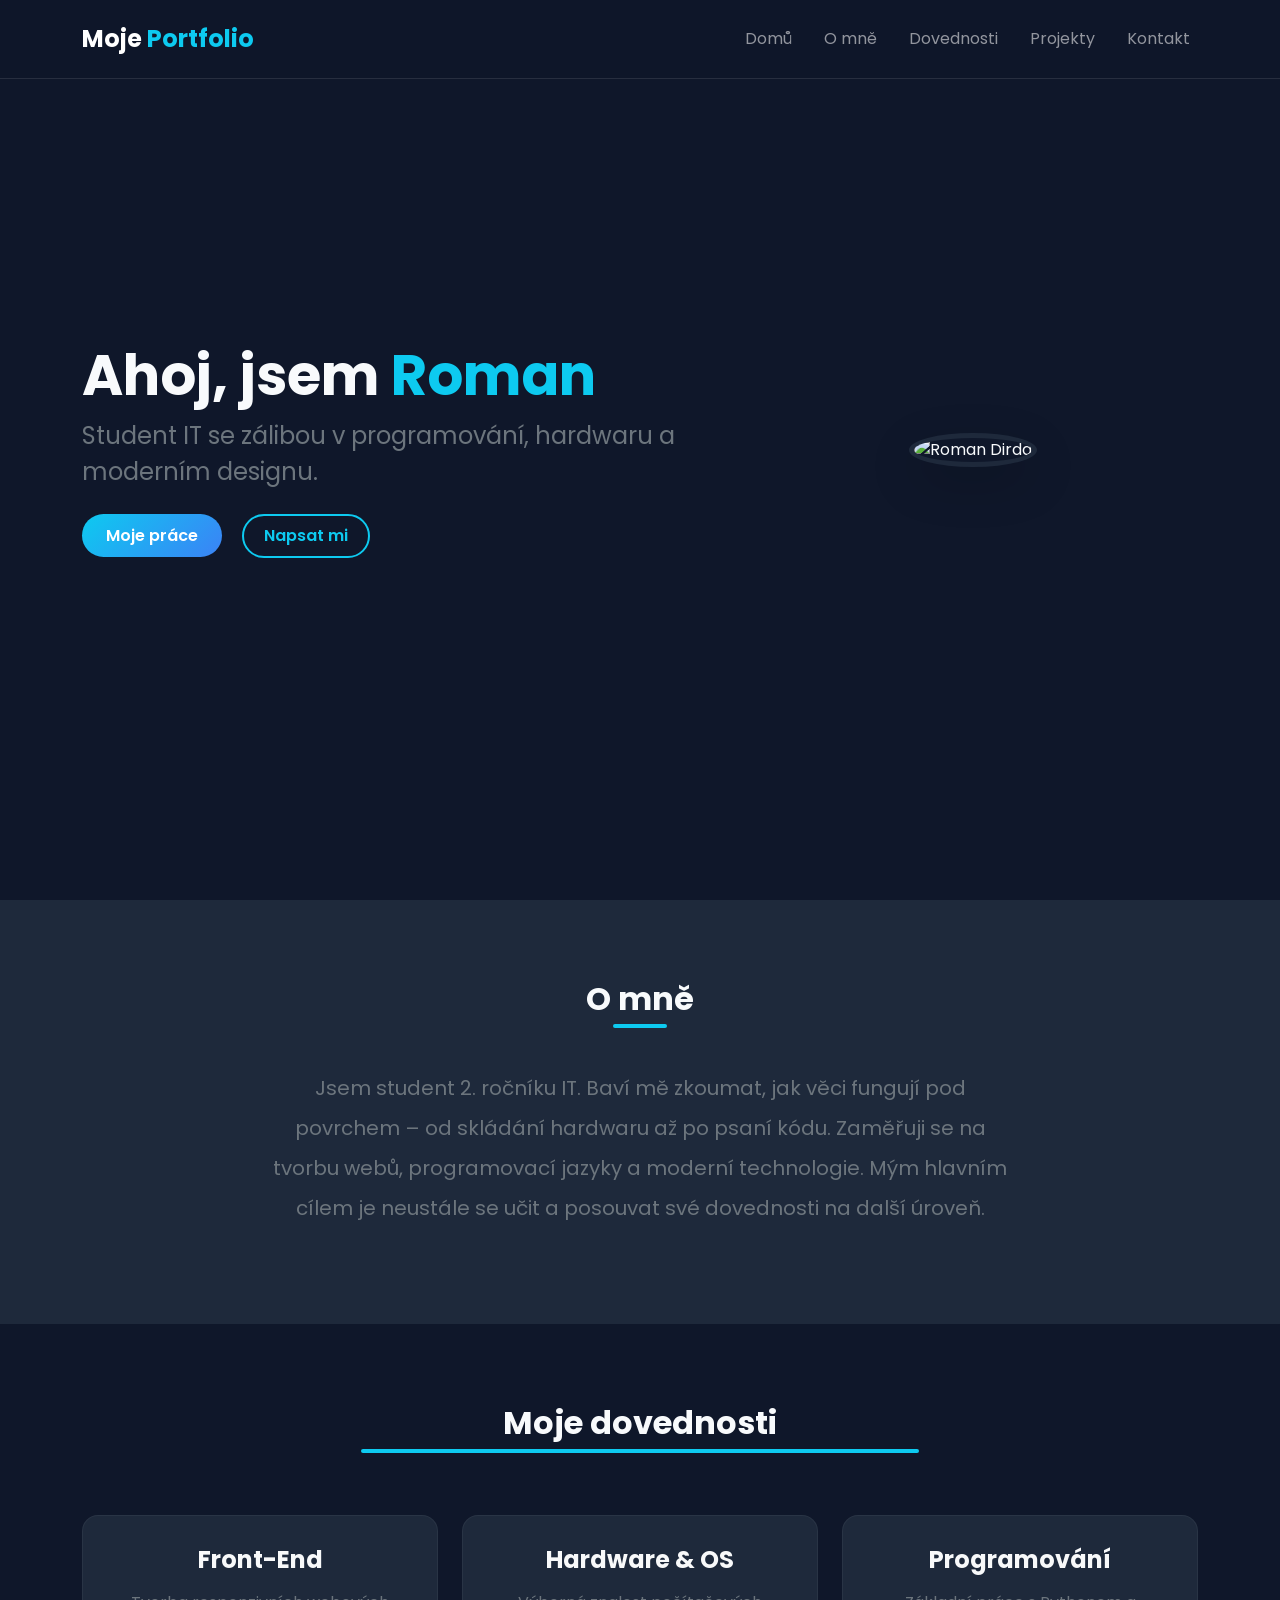
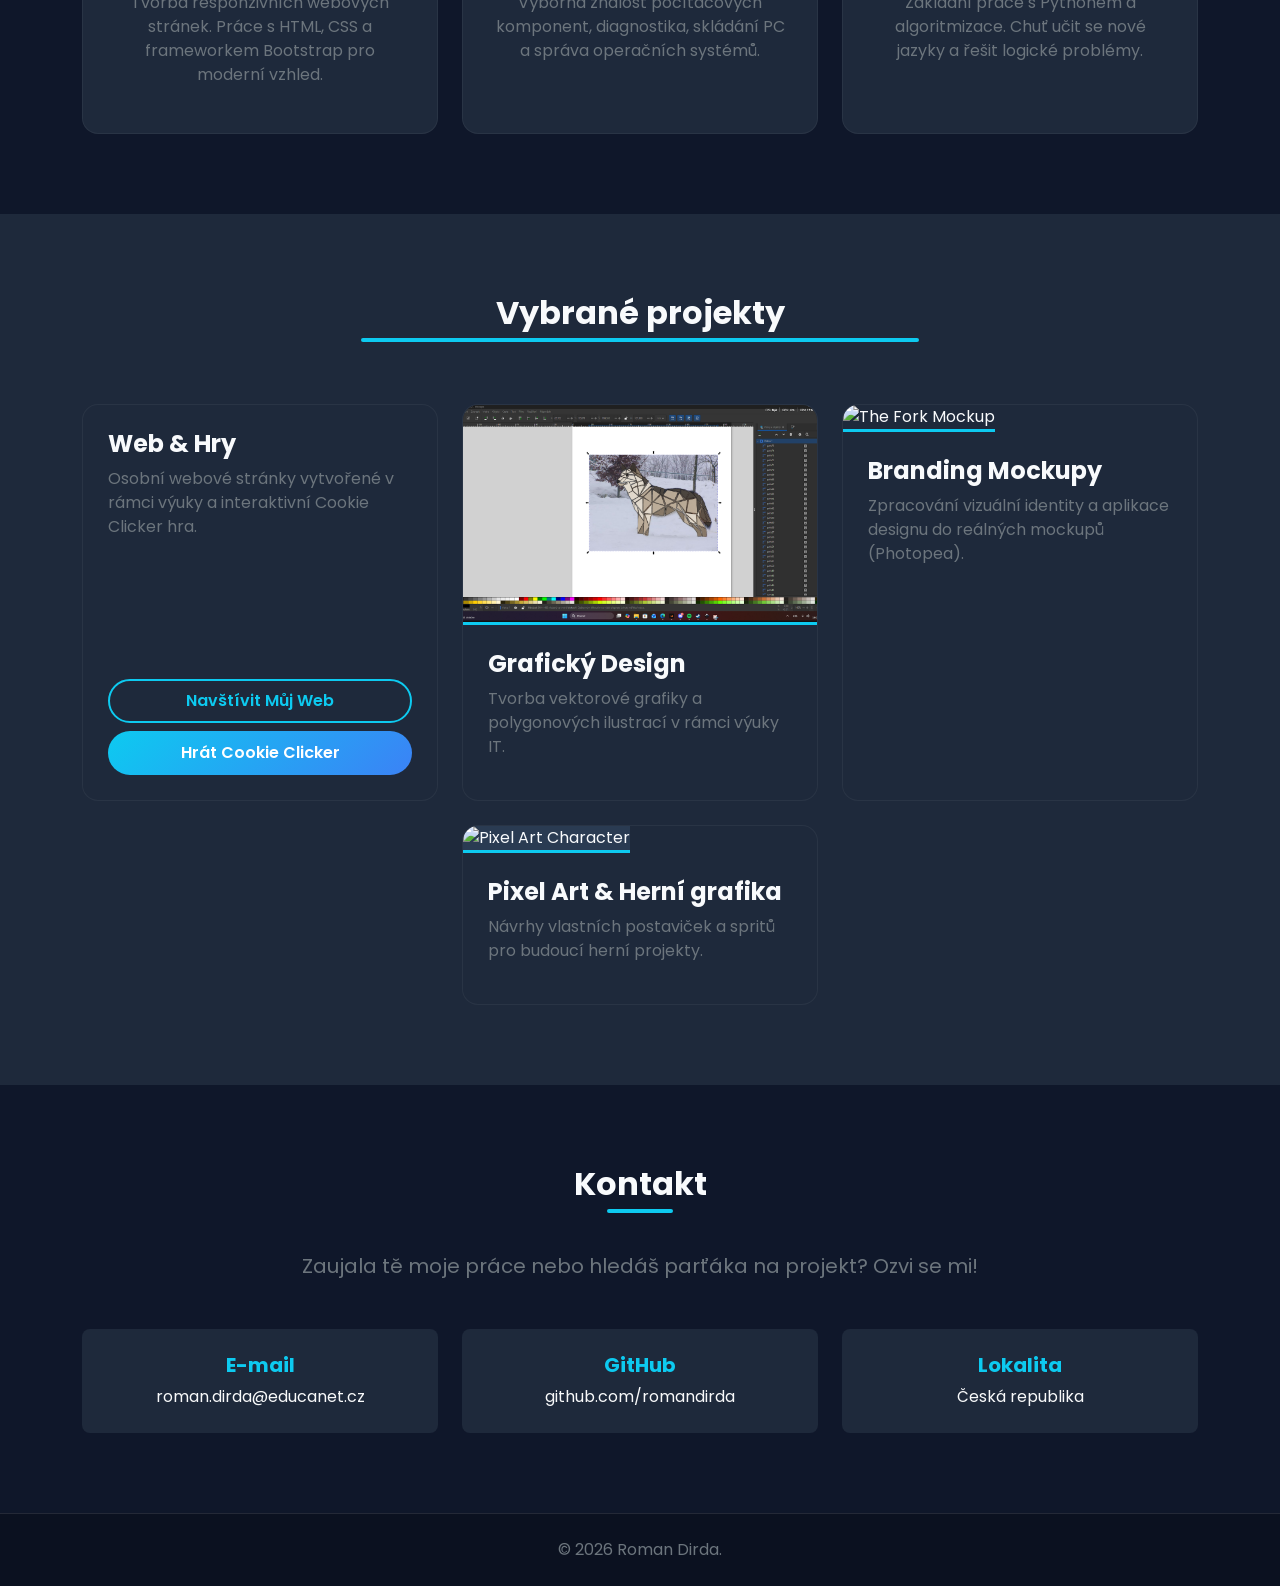
==== index.html @ 687f9a56 "Update index.html" ====
<!DOCTYPE html>
<html lang="cs">
<head>
    <meta charset="UTF-8">
    <meta name="viewport" content="width=device-width, initial-scale=1.0">
    <title>Roman Dirda | Portfolio</title>
    
    <link href="https://cdn.jsdelivr.net/npm/bootstrap@5.3.3/dist/css/bootstrap.min.css" rel="stylesheet">
    <link href="https://fonts.googleapis.com/css2?family=Poppins:wght@300;400;600;700&display=swap" rel="stylesheet">

    <style>
        
        body {
            font-family: 'Poppins', sans-serif;
            background-color: #0f172a; 
            color: #f8fafc;
            min-height: 100vh;
        }

       
        .navbar {
            background-color: rgba(15, 23, 42, 0.95) !important;
            backdrop-filter: blur(10px);
            border-bottom: 1px solid rgba(255, 255, 255, 0.1);
        }
        .navbar-brand span {
            color: #0dcaf0;
        }
        .nav-link {
            transition: color 0.3s ease;
        }
        .nav-link:hover {
            color: #0dcaf0 !important;
        }

        
        .text-accent {
            color: #0dcaf0;
        }

        
        .btn-custom {
            background: linear-gradient(135deg, #0dcaf0, #3b82f6);
            color: white;
            border: none;
            padding: 10px 24px;
            border-radius: 50px;
            font-weight: 600;
            transition: all 0.3s ease;
        }
        .btn-custom:hover {
            transform: translateY(-3px);
            box-shadow: 0 10px 20px rgba(13, 202, 240, 0.3);
            color: white;
        }

        .btn-outline-custom {
            border: 2px solid #0dcaf0;
            color: #0dcaf0;
            padding: 8px 20px;
            border-radius: 50px;
            font-weight: 600;
            transition: all 0.3s ease;
            text-decoration: none;
            display: inline-block;
        }
        .btn-outline-custom:hover {
            background-color: #0dcaf0;
            color: #0f172a;
        }

       
        .skill-card {
            background: #1e293b;
            border: 1px solid rgba(255, 255, 255, 0.05);
            border-radius: 16px;
            padding: 30px;
            height: 100%;
            transition: all 0.4s ease;
        }
        .skill-card:hover {
            transform: translateY(-10px);
            box-shadow: 0 15px 30px rgba(0, 0, 0, 0.4);
            border-color: #0dcaf0;
        }
        .skill-icon {
            font-size: 2.5rem;
            color: #0dcaf0;
            margin-bottom: 15px;
        }

        
        .project-card {
            background: #1e293b;
            border-radius: 16px;
            overflow: hidden;
            transition: all 0.4s ease;
            height: 100%;
            border: 1px solid rgba(255, 255, 255, 0.05);
        }
        .project-card:hover {
            transform: translateY(-8px);
            box-shadow: 0 15px 40px rgba(0, 0, 0, 0.5);
        }
        .project-image {
            width: 100%;
            height: 220px;
            object-fit: cover;
            border-bottom: 3px solid #0dcaf0;
        }
        .project-content {
            padding: 25px;
        }

        
        section {
            padding: 80px 0;
        }
        .section-title {
            font-weight: 700;
            margin-bottom: 50px;
            position: relative;
            display: inline-block;
        }
        .section-title::after {
            content: '';
            position: absolute;
            width: 50%;
            height: 4px;
            background: #0dcaf0;
            bottom: -10px;
            left: 25%;
            border-radius: 2px;
        }
        footer {
            background-color: #0b1120;
            border-top: 1px solid rgba(255, 255, 255, 0.1);
        }
    </style>
</head>
<body>

<nav class="navbar navbar-expand-lg navbar-dark fixed-top py-3">
    <div class="container">
        <a class="navbar-brand fw-bold fs-4" href="#home">Moje <span>Portfolio</span></a>
        <button class="navbar-toggler" type="button" data-bs-toggle="collapse" data-bs-toggle="collapse" data-bs-target="#navbarNav">
            <span class="navbar-toggler-icon"></span>
        </button>
        <div class="collapse navbar-collapse justify-content-end" id="navbarNav">
            <ul class="navbar-nav gap-3">
                <li class="nav-item"><a class="nav-link" href="#home">Domů</a></li>
                <li class="nav-item"><a class="nav-link" href="#about">O mně</a></li>
                <li class="nav-item"><a class="nav-link" href="#skills">Dovednosti</a></li>
                <li class="nav-item"><a class="nav-link" href="#projects">Projekty</a></li>
                <li class="nav-item"><a class="nav-link" href="#contact">Kontakt</a></li>
            </ul>
        </div>
    </div>
</nav>

<section id="home" class="d-flex align-items-center" style="min-height: 100vh; padding-top: 80px;">
    <div class="container">
        <div class="row align-items-center flex-column-reverse flex-md-row">
            <div class="col-md-7 text-center text-md-start mt-5 mt-md-0">
                <h1 class="fw-bold display-4">Ahoj, jsem <span class="text-accent">Roman</span></h1>
                <p class="fs-4 text-secondary mb-4">
                    Student IT se zálibou v programování, hardwaru a moderním designu.
                </p>
                <a href="#projects" class="btn-custom text-decoration-none">Moje práce</a>
                <a href="#contact" class="btn-outline-custom ms-3">Napsat mi</a>
            </div>
            <div class="col-md-5 text-center">
                <img src="img/Snímek obrazovky 2026-03-02 103733.png" alt="Roman Dirda" class="img-fluid rounded-circle shadow-lg" style="width: 300px; height: 300px; object-fit: cover; border: 5px solid #1e293b;">
            </div>
        </div>
    </div>
</section>

<section id="about" style="background-color: #1e293b;">
    <div class="container text-center">
        <h2 class="section-title">O mně</h2>
        <div class="row">
            <div class="col-md-8 mx-auto">
                <p class="fs-5 text-secondary lh-lg">
                    Jsem student 2. ročníku IT. Baví mě zkoumat, jak věci fungují pod povrchem – od skládání hardwaru až po psaní kódu. Zaměřuji se na tvorbu webů, programovací jazyky a moderní technologie. Mým hlavním cílem je neustále se učit a posouvat své dovednosti na další úroveň.
                </p>
            </div>
        </div>
    </div>
</section>

<section id="skills">
    <div class="container">
        <h2 class="section-title text-center mb-5 d-block">Moje dovednosti</h2>
        <div class="row g-4 text-center mt-3">
            
            <div class="col-md-4">
                <div class="skill-card">
                    <h4 class="fw-bold text-light">Front-End</h4>
                    <p class="text-secondary mt-3">Tvorba responzivních webových stránek. Práce s HTML, CSS a frameworkem Bootstrap pro moderní vzhled.</p>
                </div>
            </div>

            <div class="col-md-4">
                <div class="skill-card">
                    <h4 class="fw-bold text-light">Hardware & OS</h4>
                    <p class="text-secondary mt-3">Výborná znalost počítačových komponent, diagnostika, skládání PC a správa operačních systémů.</p>
                </div>
            </div>

            <div class="col-md-4">
                <div class="skill-card">
                    <h4 class="fw-bold text-light">Programování</h4>
                    <p class="text-secondary mt-3">Základní práce s Pythonem a algoritmizace. Chuť učit se nové jazyky a řešit logické problémy.</p>
                </div>
            </div>

        </div>
    </div>
</section>

<section id="projects" style="background-color: #1e293b;">
    <div class="container">
        <h2 class="section-title text-center mb-5 d-block">Vybrané projekty</h2>
        
        <div class="row g-4 mt-3">
            <div class="col-md-6 col-lg-4">
                <div class="project-card">
                    <div class="project-content h-100 d-flex flex-column">
                        <h4 class="fw-bold">Web & Hry</h4>
                        <p class="text-secondary mb-4">Osobní webové stránky vytvořené v rámci výuky a interaktivní Cookie Clicker hra.</p>
                        <div class="mt-auto d-flex flex-column gap-2">
                            <a href="https://romandirda.endora.site/" target="_blank" class="btn-outline-custom text-center">Navštívit Můj Web</a>
                            <a href="Clicker/index.html" class="btn-custom text-center text-decoration-none">Hrát Cookie Clicker</a>
                        </div>
                    </div>
                </div>
            </div>

            <div class="col-md-6 col-lg-4">
                <div class="project-card">
                    <img src="img/polygon .png" alt="Polygonový Vlk Design" class="project-image">
                    <div class="project-content">
                        <h4 class="fw-bold">Grafický Design</h4>
                        <p class="text-secondary">Tvorba vektorové grafiky a polygonových ilustrací v rámci výuky IT.</p>
                    </div>
                </div>
            </div>

            <div class="col-md-6 col-lg-4">
                <div class="project-card">
                    <img src="mockup the fork 2.jpg" alt="The Fork Mockup" class="project-image">
                    <div class="project-content">
                        <h4 class="fw-bold">Branding Mockupy</h4>
                        <p class="text-secondary">Zpracování vizuální identity a aplikace designu do reálných mockupů (Photopea).</p>
                    </div>
                </div>
            </div>

            <div class="col-md-6 col-lg-4 mx-auto mt-4">
                <div class="project-card">
                    <img src="Snímek obrazovky 2026-02-26 152504.png" alt="Pixel Art Character" class="project-image" style="object-fit: contain; background: #2a3b52;">
                    <div class="project-content">
                        <h4 class="fw-bold">Pixel Art & Herní grafika</h4>
                        <p class="text-secondary">Návrhy vlastních postaviček a spritů pro budoucí herní projekty.</p>
                    </div>
                </div>
            </div>

        </div>
    </div>
</section>

<section id="contact">
    <div class="container text-center">
        <h2 class="section-title mb-5">Kontakt</h2>
        <p class="fs-5 text-secondary mb-5">Zaujala tě moje práce nebo hledáš parťáka na projekt? Ozvi se mi!</p>
        
        <div class="row g-4 justify-content-center">
            <div class="col-md-4">
                <div class="p-4 rounded-3" style="background-color: #1e293b;">
                    <h5 class="fw-bold text-accent">E-mail</h5>
                    <a href="mailto:roman.dirda@educanet.cz" class="text-light text-decoration-none">roman.dirda@educanet.cz</a>
                </div>
            </div>
            
            <div class="col-md-4">
                <div class="p-4 rounded-3" style="background-color: #1e293b;">
                    <h5 class="fw-bold text-accent">GitHub</h5>
                    <a href="https://github.com/romandirda" target="_blank" class="text-light text-decoration-none">github.com/romandirda</a>
                </div>
            </div>

            <div class="col-md-4">
                <div class="p-4 rounded-3" style="background-color: #1e293b;">
                    <h5 class="fw-bold text-accent">Lokalita</h5>
                    <p class="text-light mb-0">Česká republika</p>
                </div>
            </div>
        </div>
    </div>
</section>

<footer class="py-4 text-center">
    <div class="container">
        <p class="mb-0 text-secondary">© 2026 Roman Dirda.</p>
    </div>
</footer>

<script src="https://cdn.jsdelivr.net/npm/bootstrap@5.3.3/dist/js/bootstrap.bundle.min.js"></script>
</body>
</html>
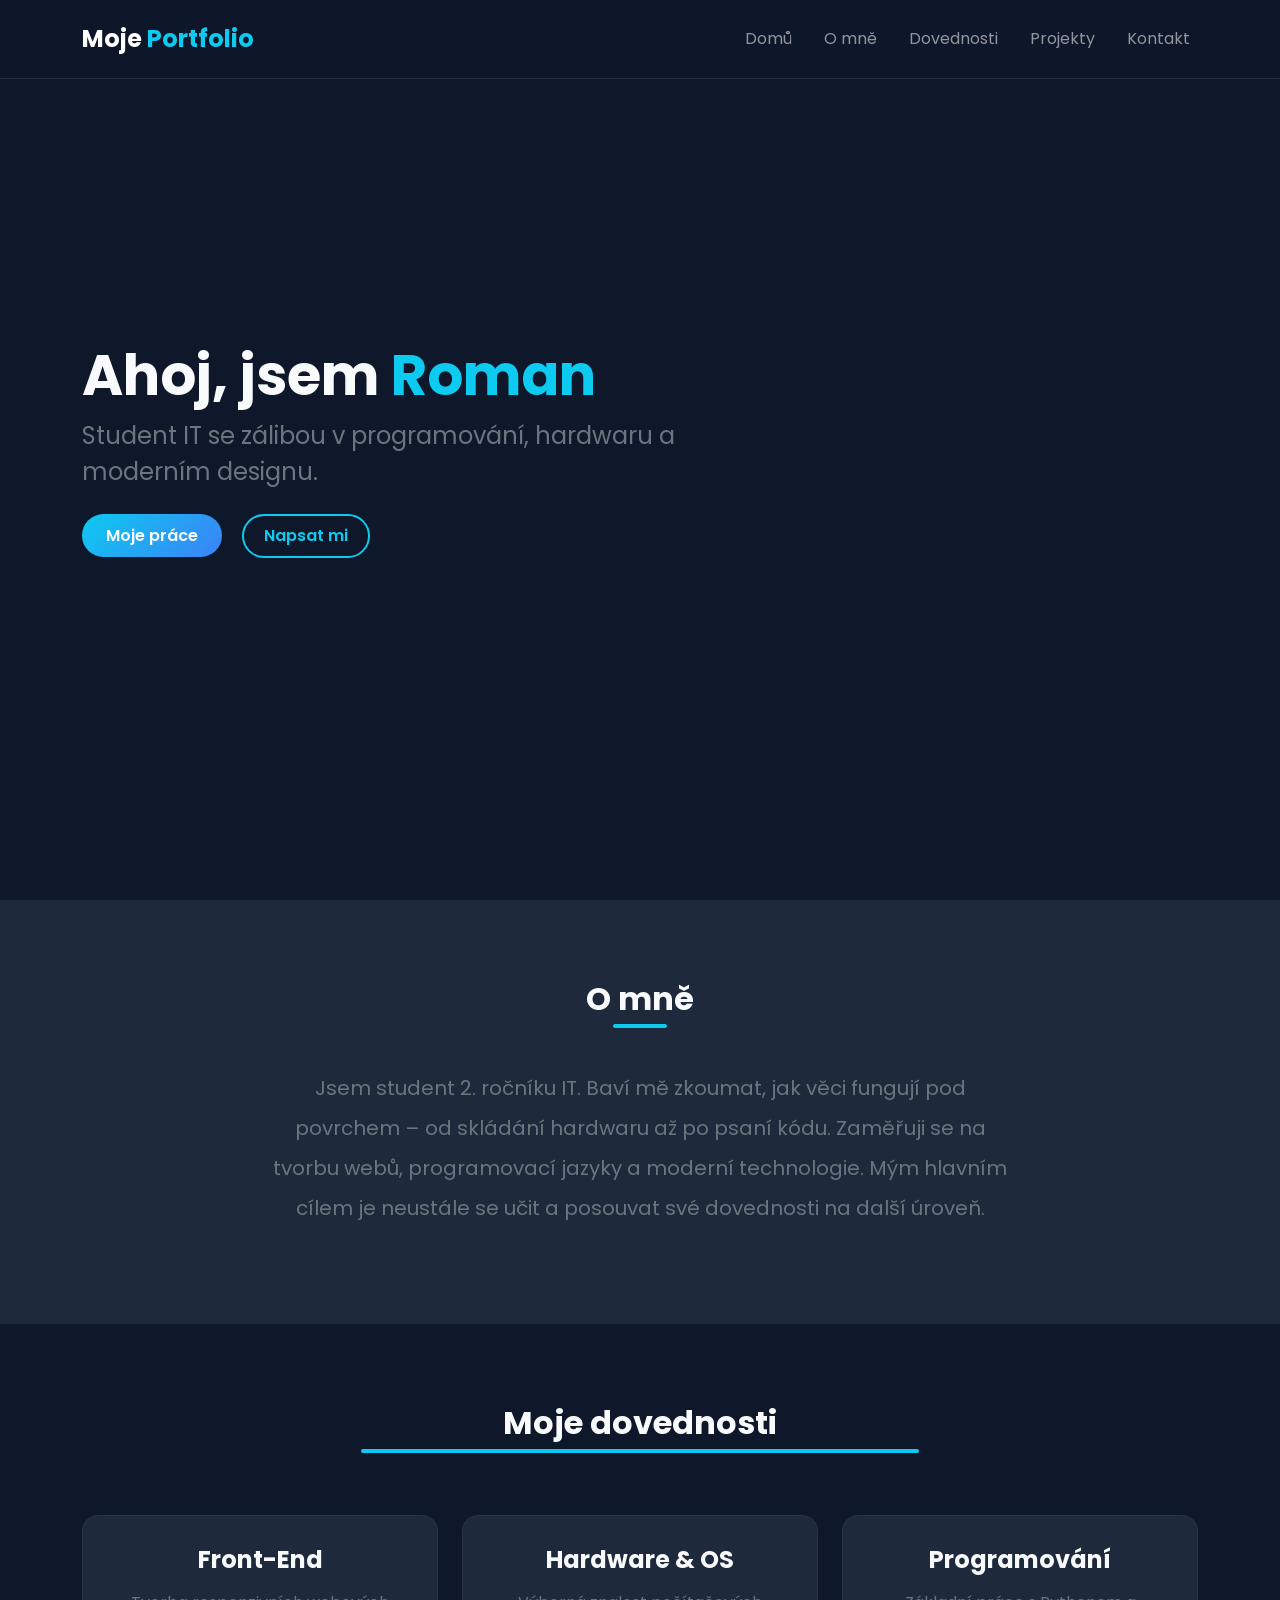
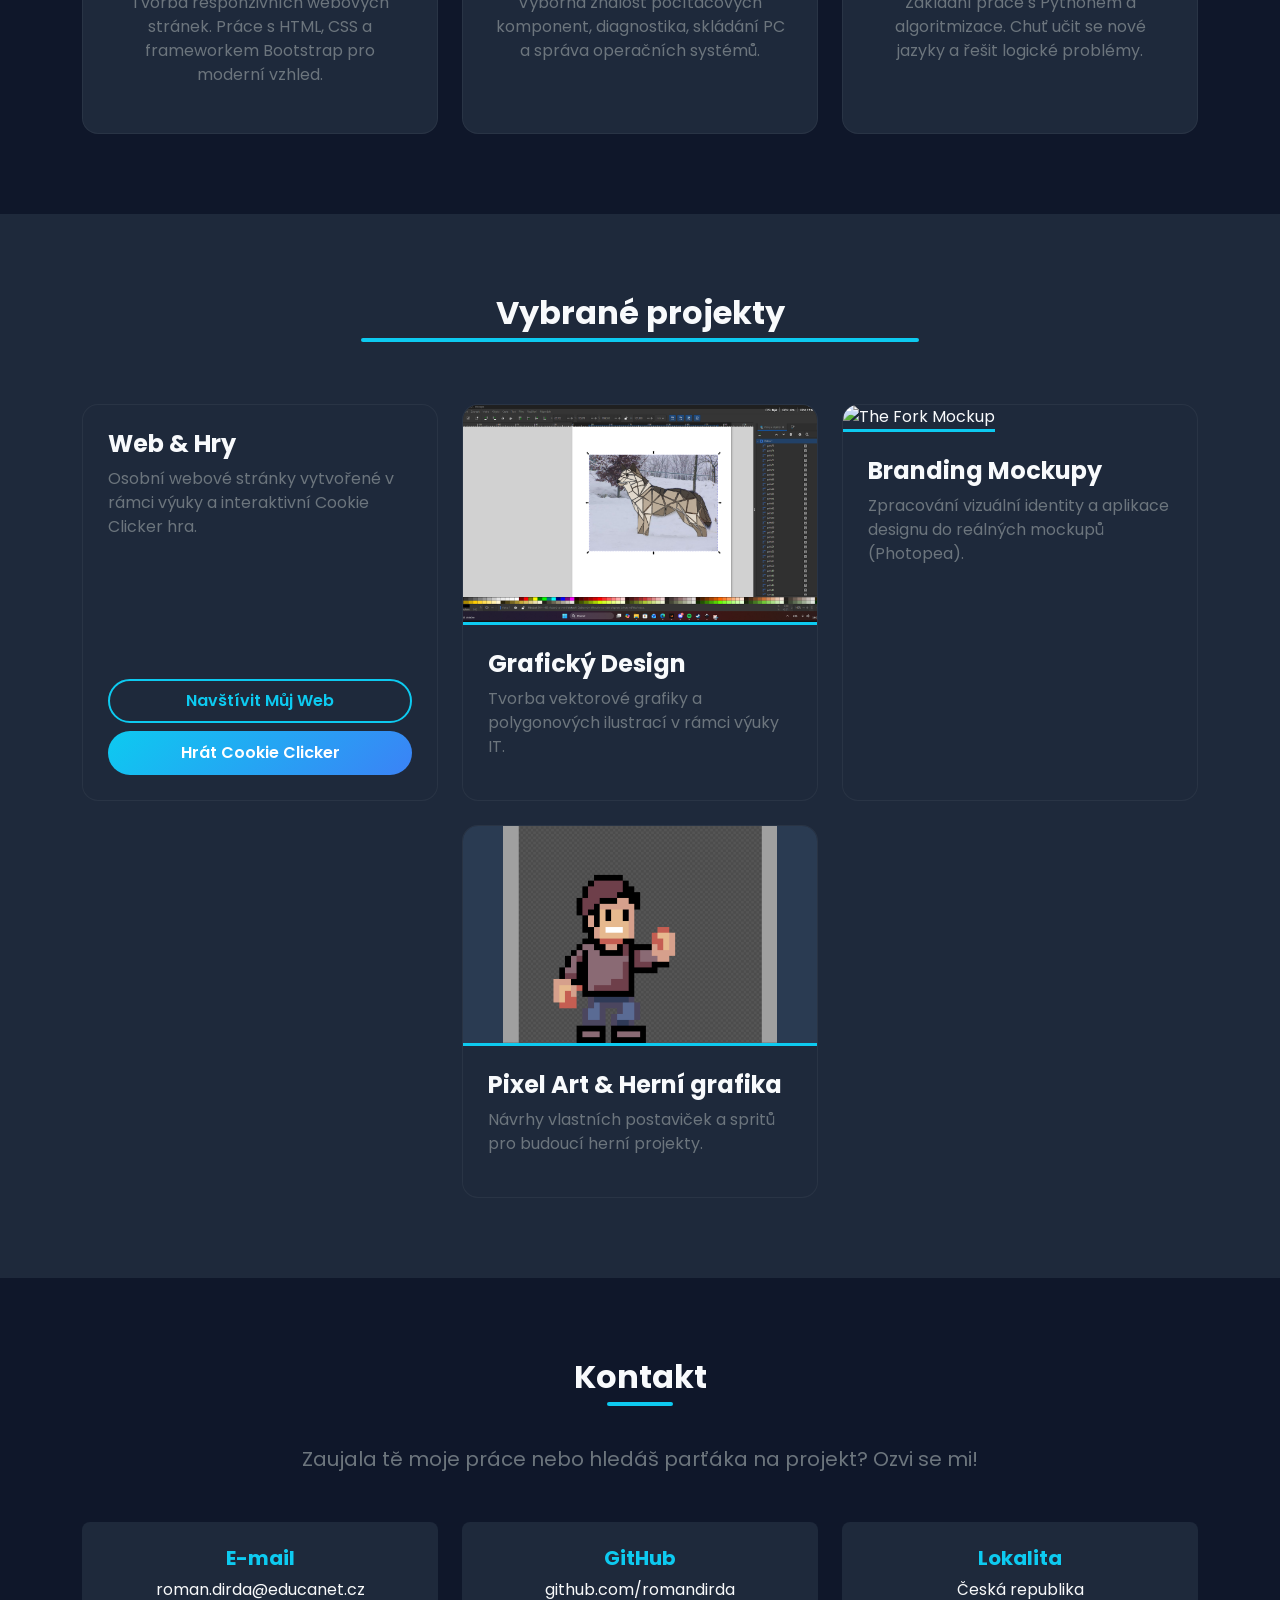
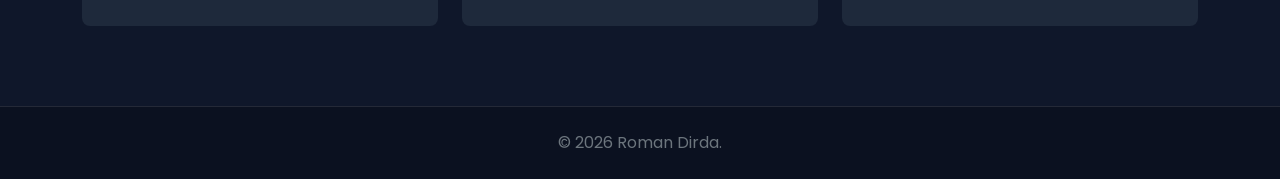
==== commit 1e863c9d: "Fix HTML formatting and structure" ====
--- a/index.html
+++ b/index.html
@@ -170,7 +170,7 @@
                 <a href="#contact" class="btn-outline-custom ms-3">Napsat mi</a>
             </div>
             <div class="col-md-5 text-center">
-                <img src="img/Snímek obrazovky 2026-03-02 103733.png" alt="Roman Dirda" class="img-fluid rounded-circle shadow-lg" style="width: 300px; height: 300px; object-fit: cover; border: 5px solid #1e293b;">
+             
             </div>
         </div>
     </div>
@@ -259,7 +259,7 @@
 
             <div class="col-md-6 col-lg-4 mx-auto mt-4">
                 <div class="project-card">
-                    <img src="Snímek obrazovky 2026-02-26 152504.png" alt="Pixel Art Character" class="project-image" style="object-fit: contain; background: #2a3b52;">
+                    <img src="img/Snímek obrazovky 2026-02-26 152504.png" alt="Pixel Art Character" class="project-image" style="object-fit: contain; background: #2a3b52;">
                     <div class="project-content">
                         <h4 class="fw-bold">Pixel Art & Herní grafika</h4>
                         <p class="text-secondary">Návrhy vlastních postaviček a spritů pro budoucí herní projekty.</p>
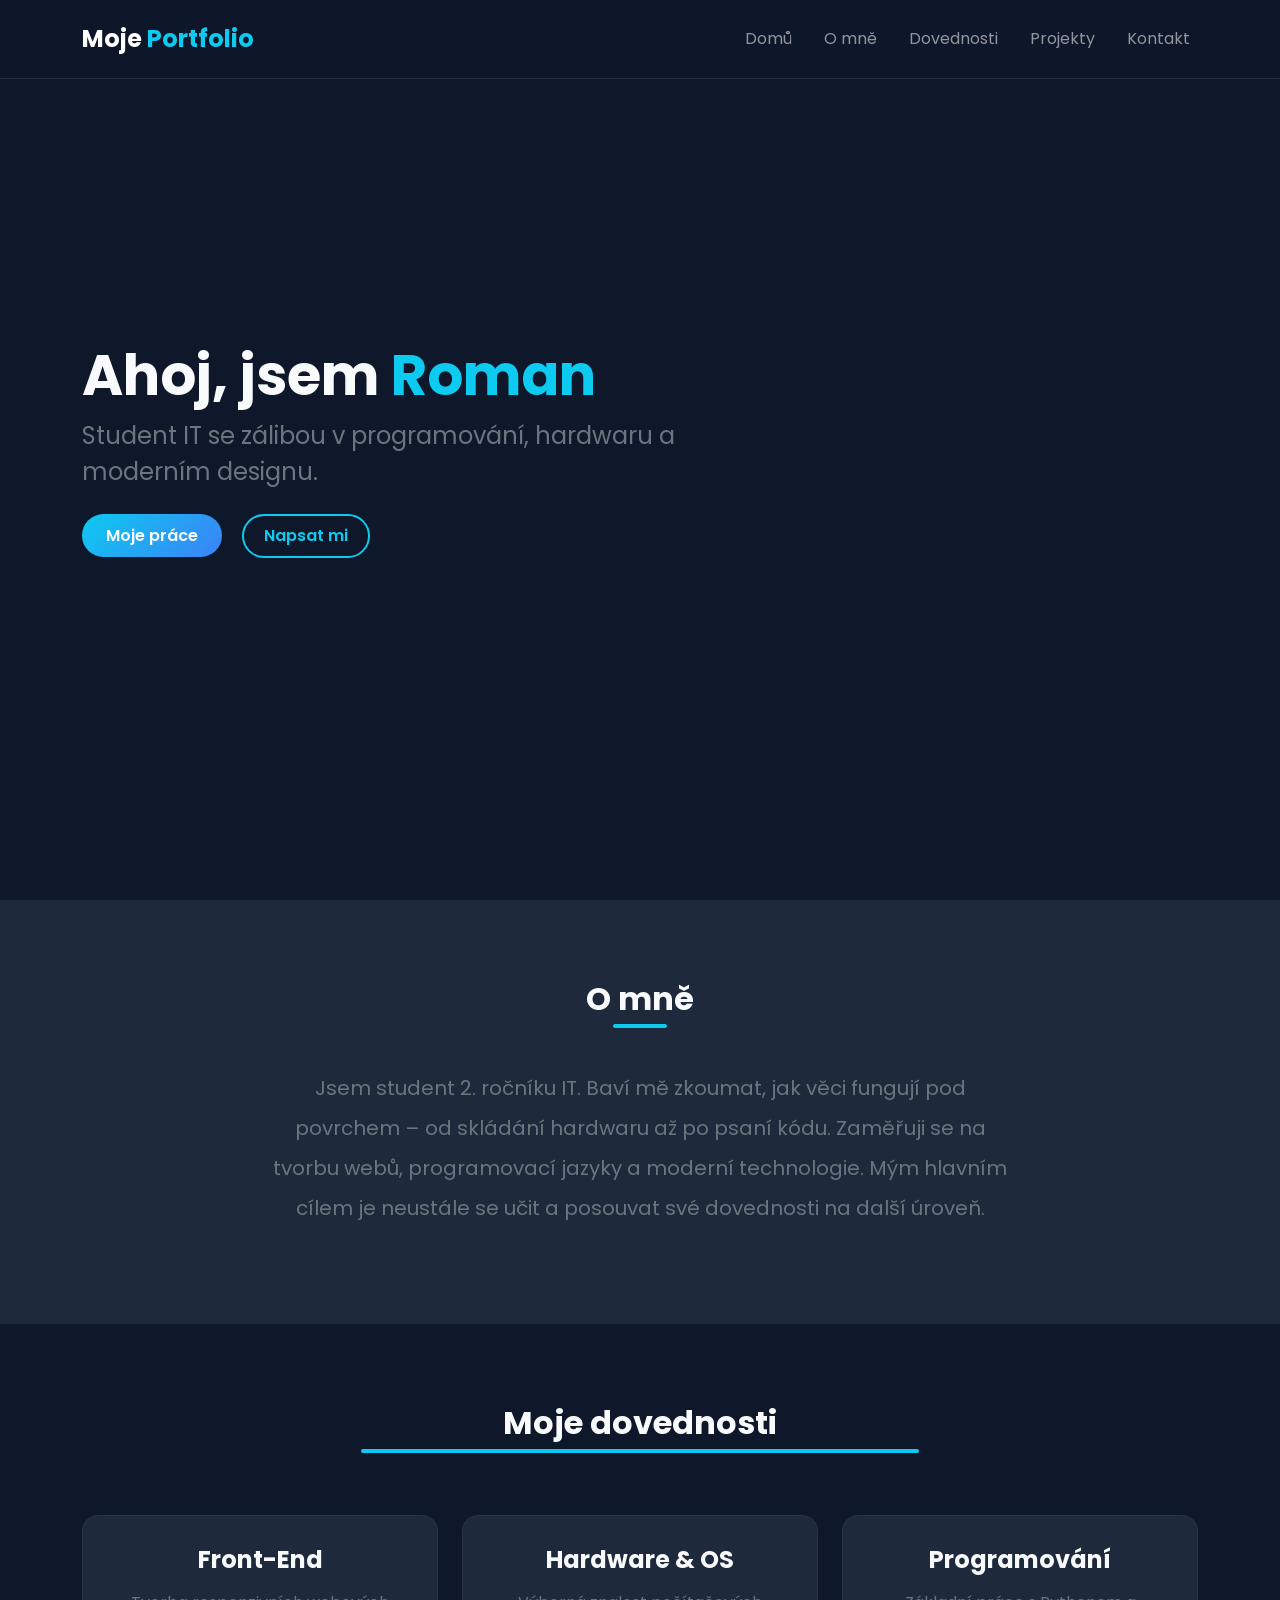
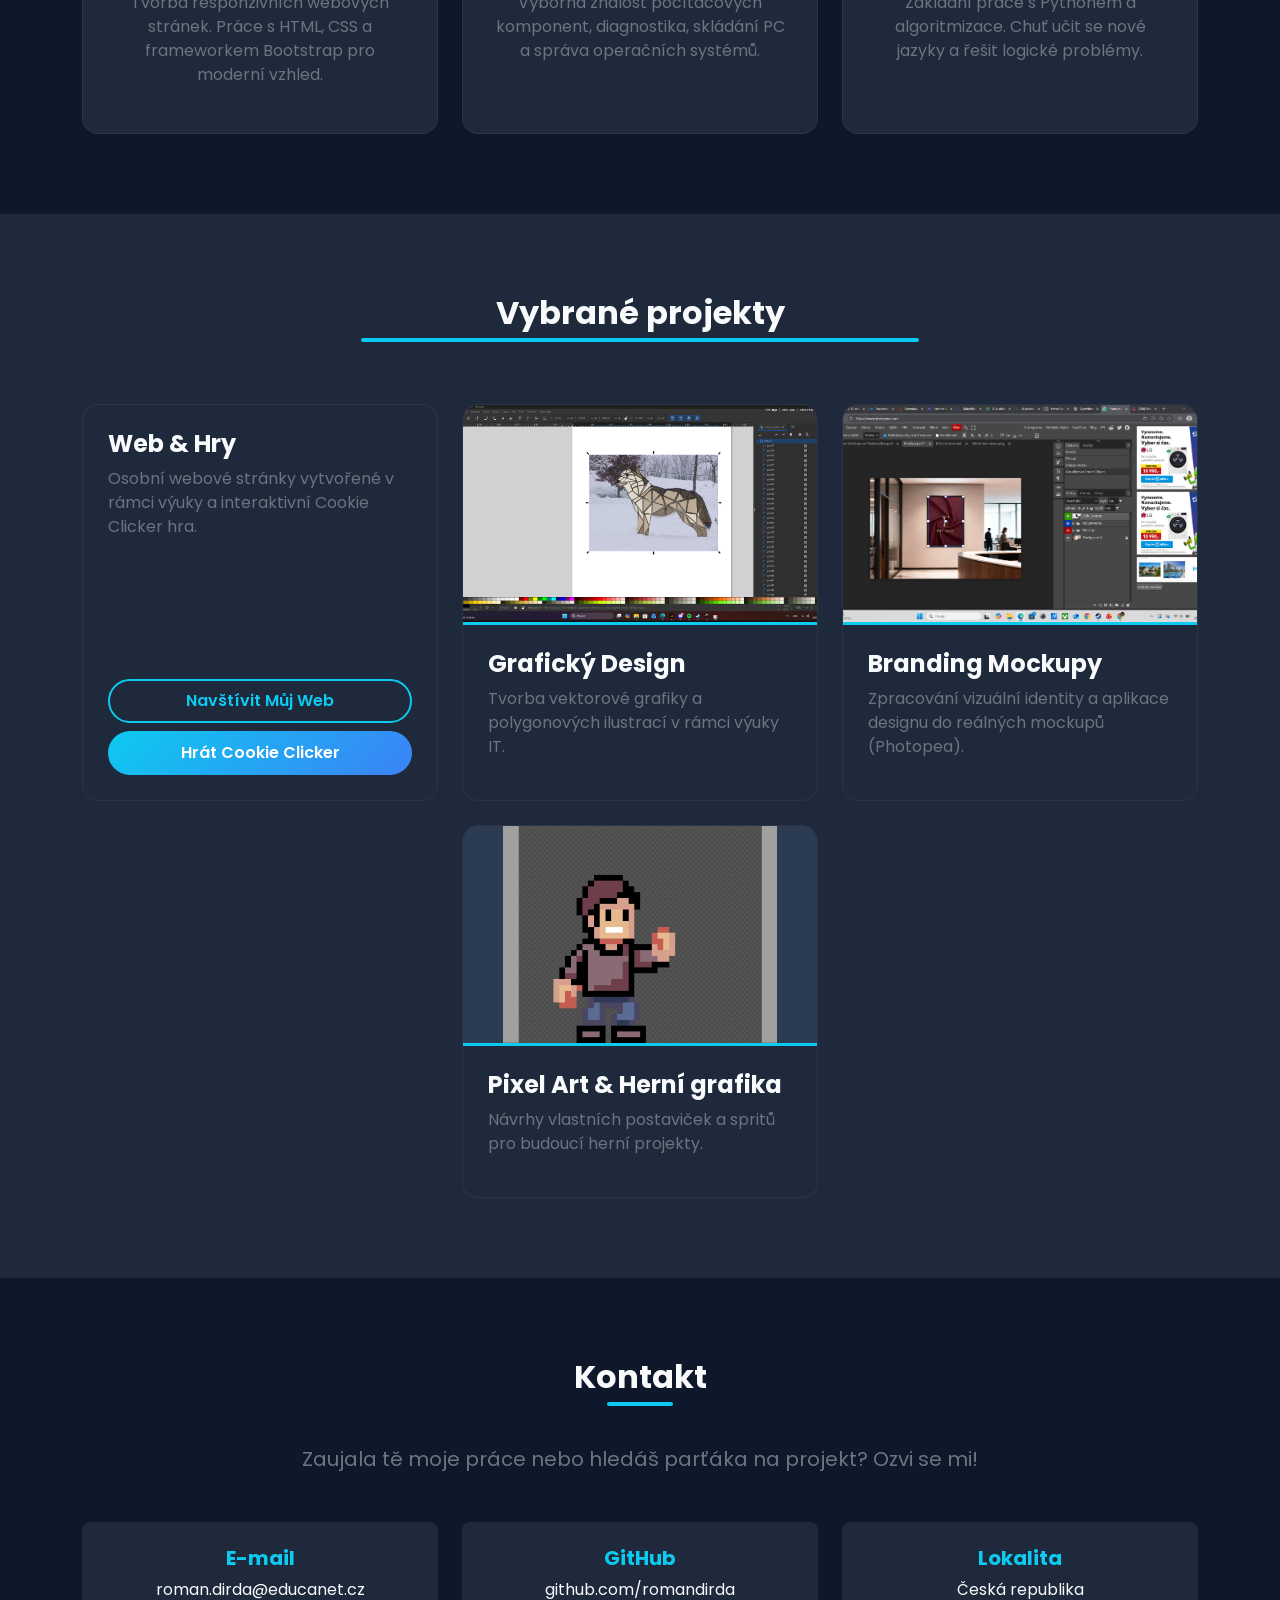
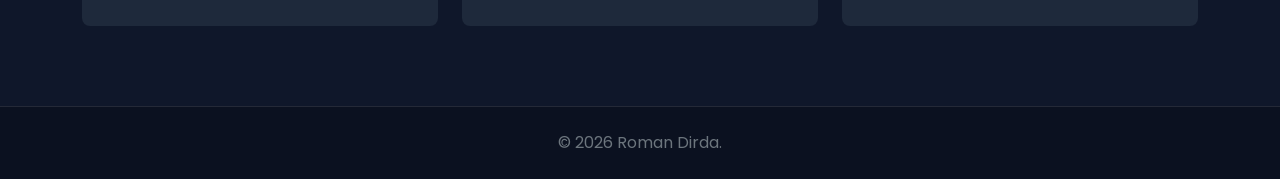
==== commit 77eb38a5: "Update index.html" ====
--- a/index.html
+++ b/index.html
@@ -249,7 +249,7 @@
 
             <div class="col-md-6 col-lg-4">
                 <div class="project-card">
-                    <img src="mockup the fork 2.jpg" alt="The Fork Mockup" class="project-image">
+                    <img src="img/Snímek obrazovky 2025-11-20 150357.png" alt="The Fork Mockup" class="project-image">
                     <div class="project-content">
                         <h4 class="fw-bold">Branding Mockupy</h4>
                         <p class="text-secondary">Zpracování vizuální identity a aplikace designu do reálných mockupů (Photopea).</p>
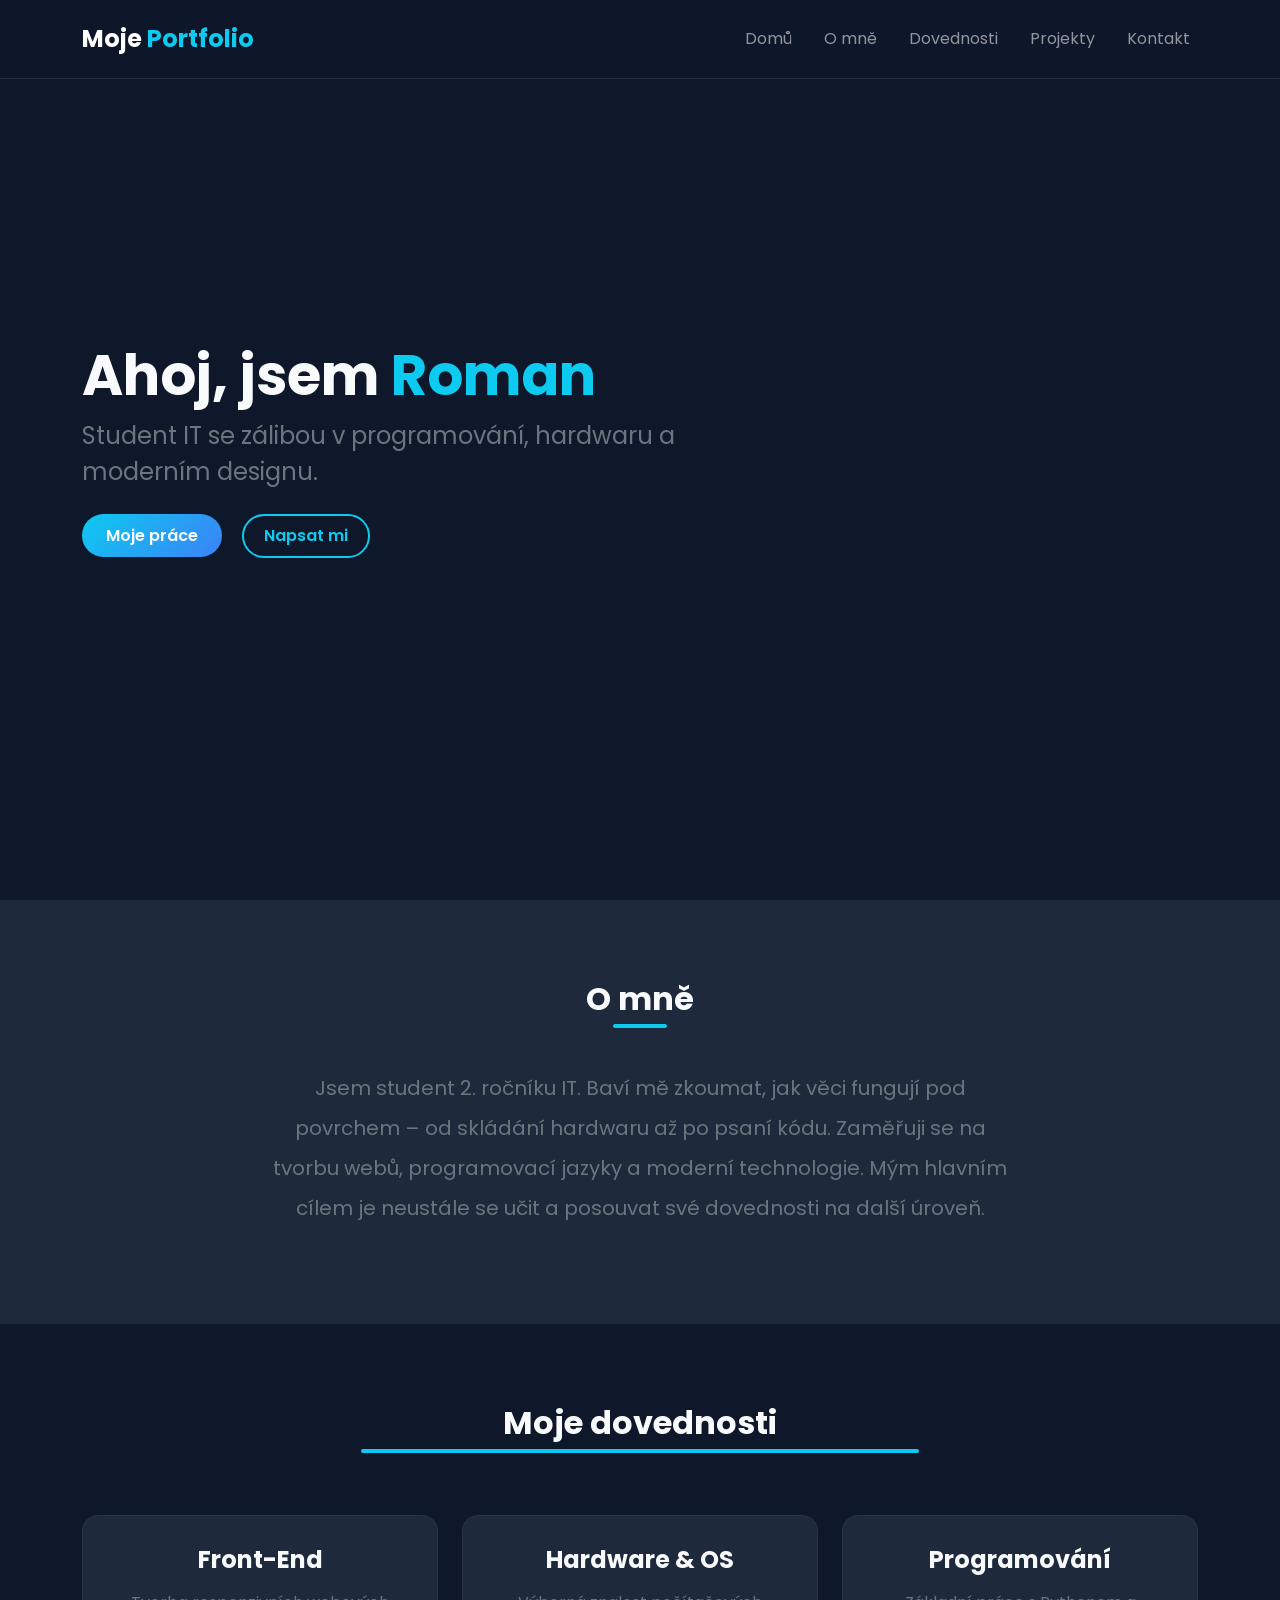
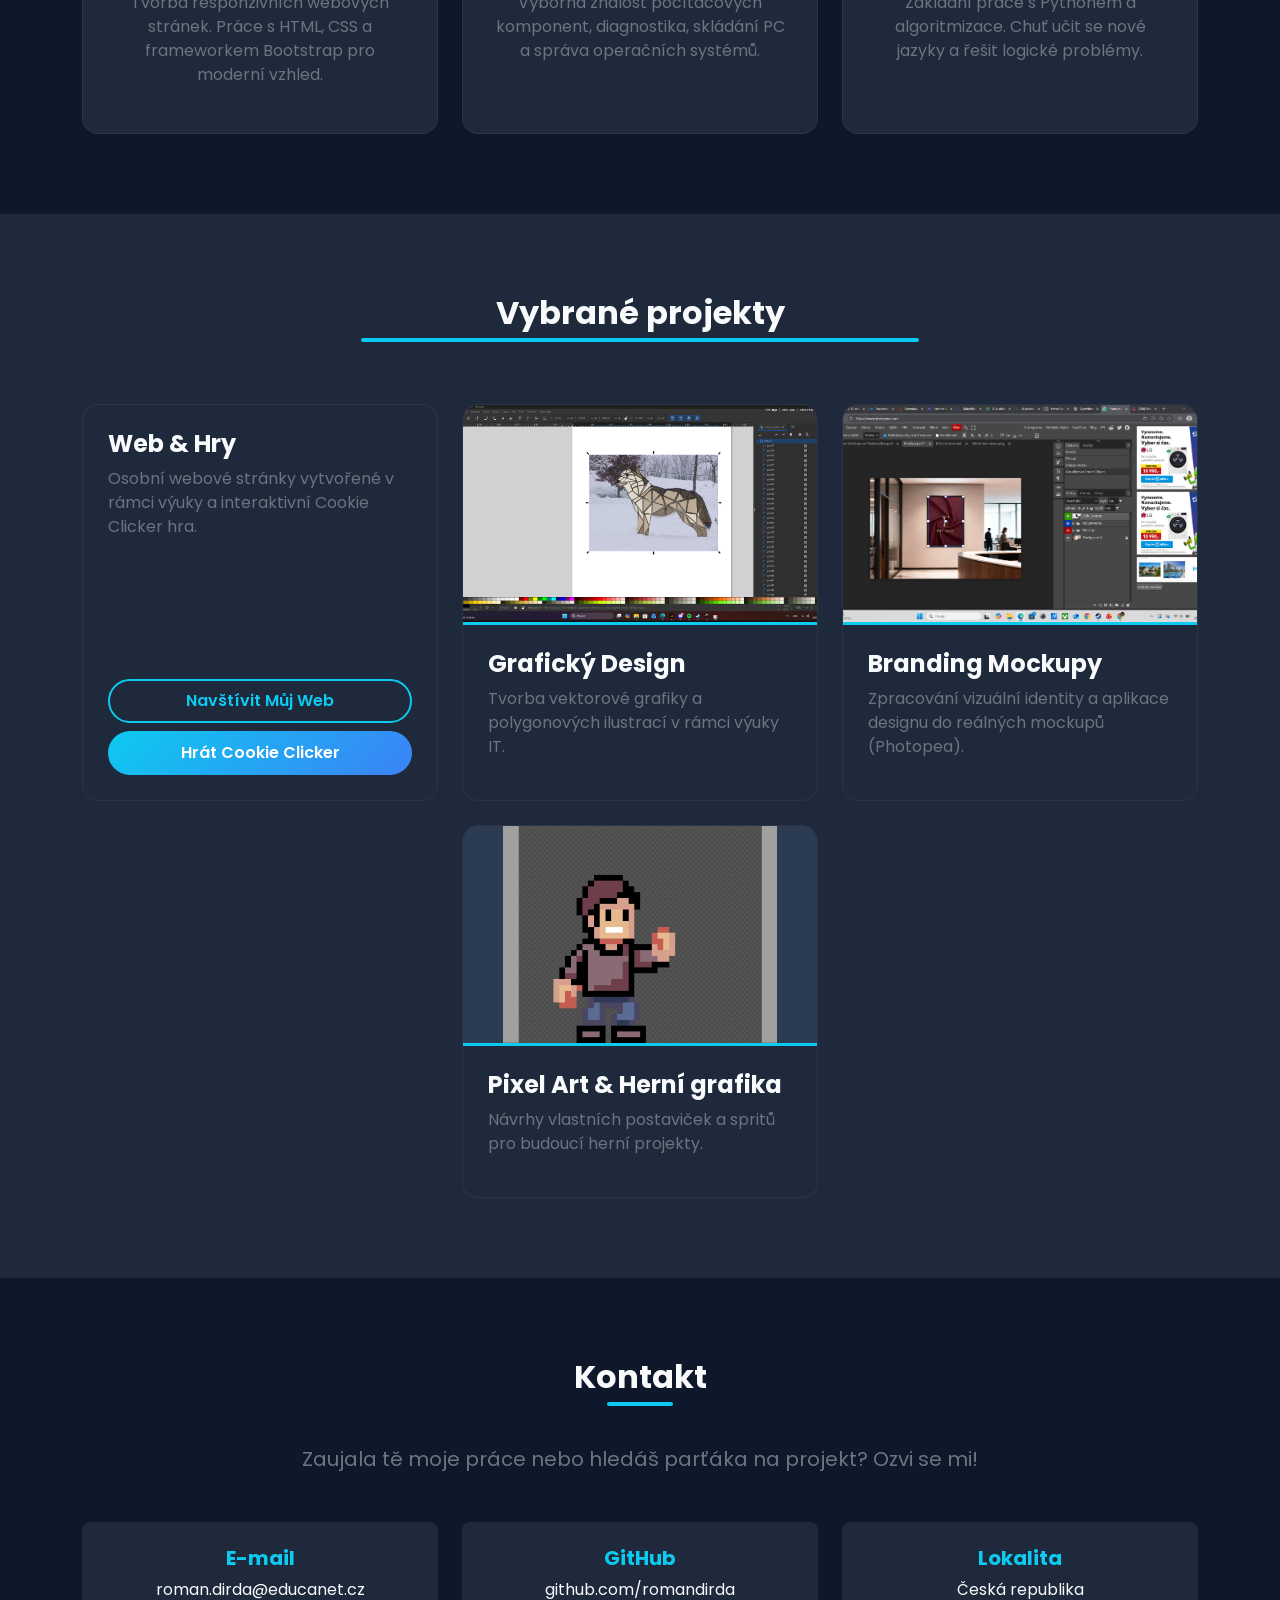
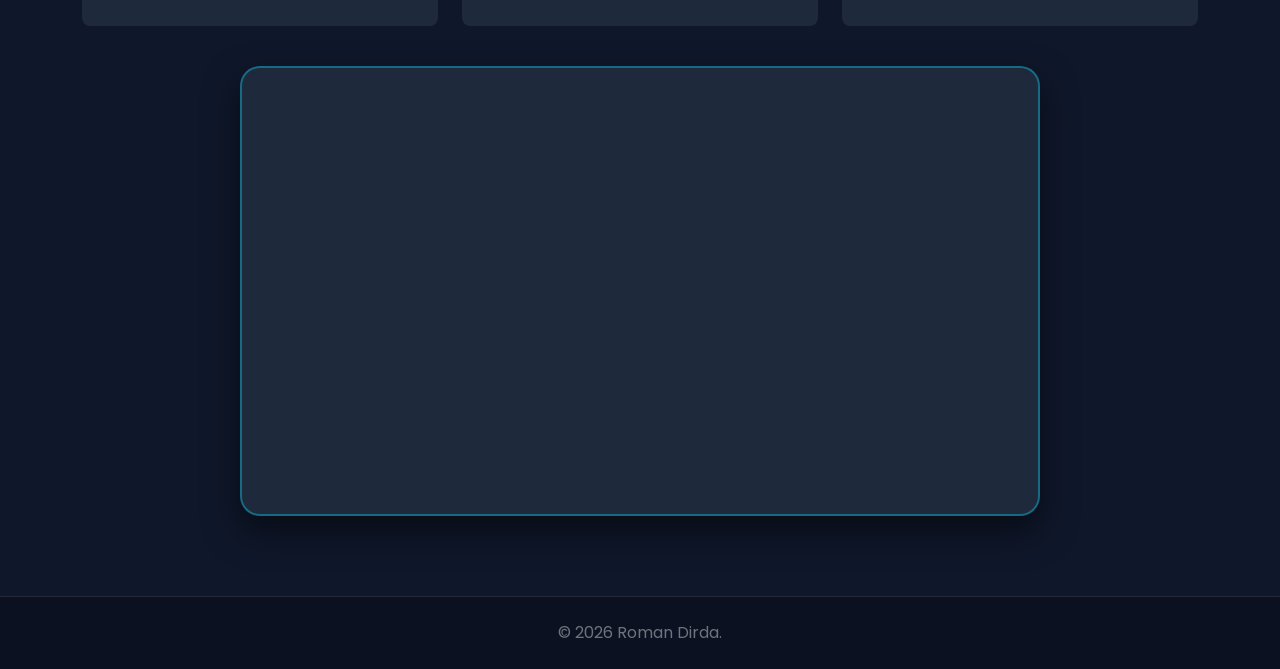
==== commit 88af84ed: "Update index.html" ====
--- a/index.html
+++ b/index.html
@@ -136,6 +136,25 @@
             background-color: #0b1120;
             border-top: 1px solid rgba(255, 255, 255, 0.1);
         }
+        
+#container3D {
+    width: 100%;
+    height: 450px; 
+    max-width: 800px; 
+    margin: 40px auto 0 auto; 
+    border: 2px solid rgba(13, 202, 240, 0.4); 
+    border-radius: 20px;
+    background-color: #1e293b; 
+    overflow: hidden; 
+    box-shadow: 0 15px 35px rgba(0, 0, 0, 0.5); 
+}
+
+
+#container3D canvas {
+    width: 100% !important;
+    height: 100% !important;
+    display: block;
+}
     </style>
 </head>
 <body>
@@ -299,6 +318,7 @@
             </div>
         </div>
     </div>
+          <div id="container3D"></div>
 </section>
 
 <footer class="py-4 text-center">
@@ -306,7 +326,7 @@
         <p class="mb-0 text-secondary">© 2026 Roman Dirda.</p>
     </div>
 </footer>
-
+    <script type="module" src="main.js"></script>
 <script src="https://cdn.jsdelivr.net/npm/bootstrap@5.3.3/dist/js/bootstrap.bundle.min.js"></script>
 </body>
 </html>
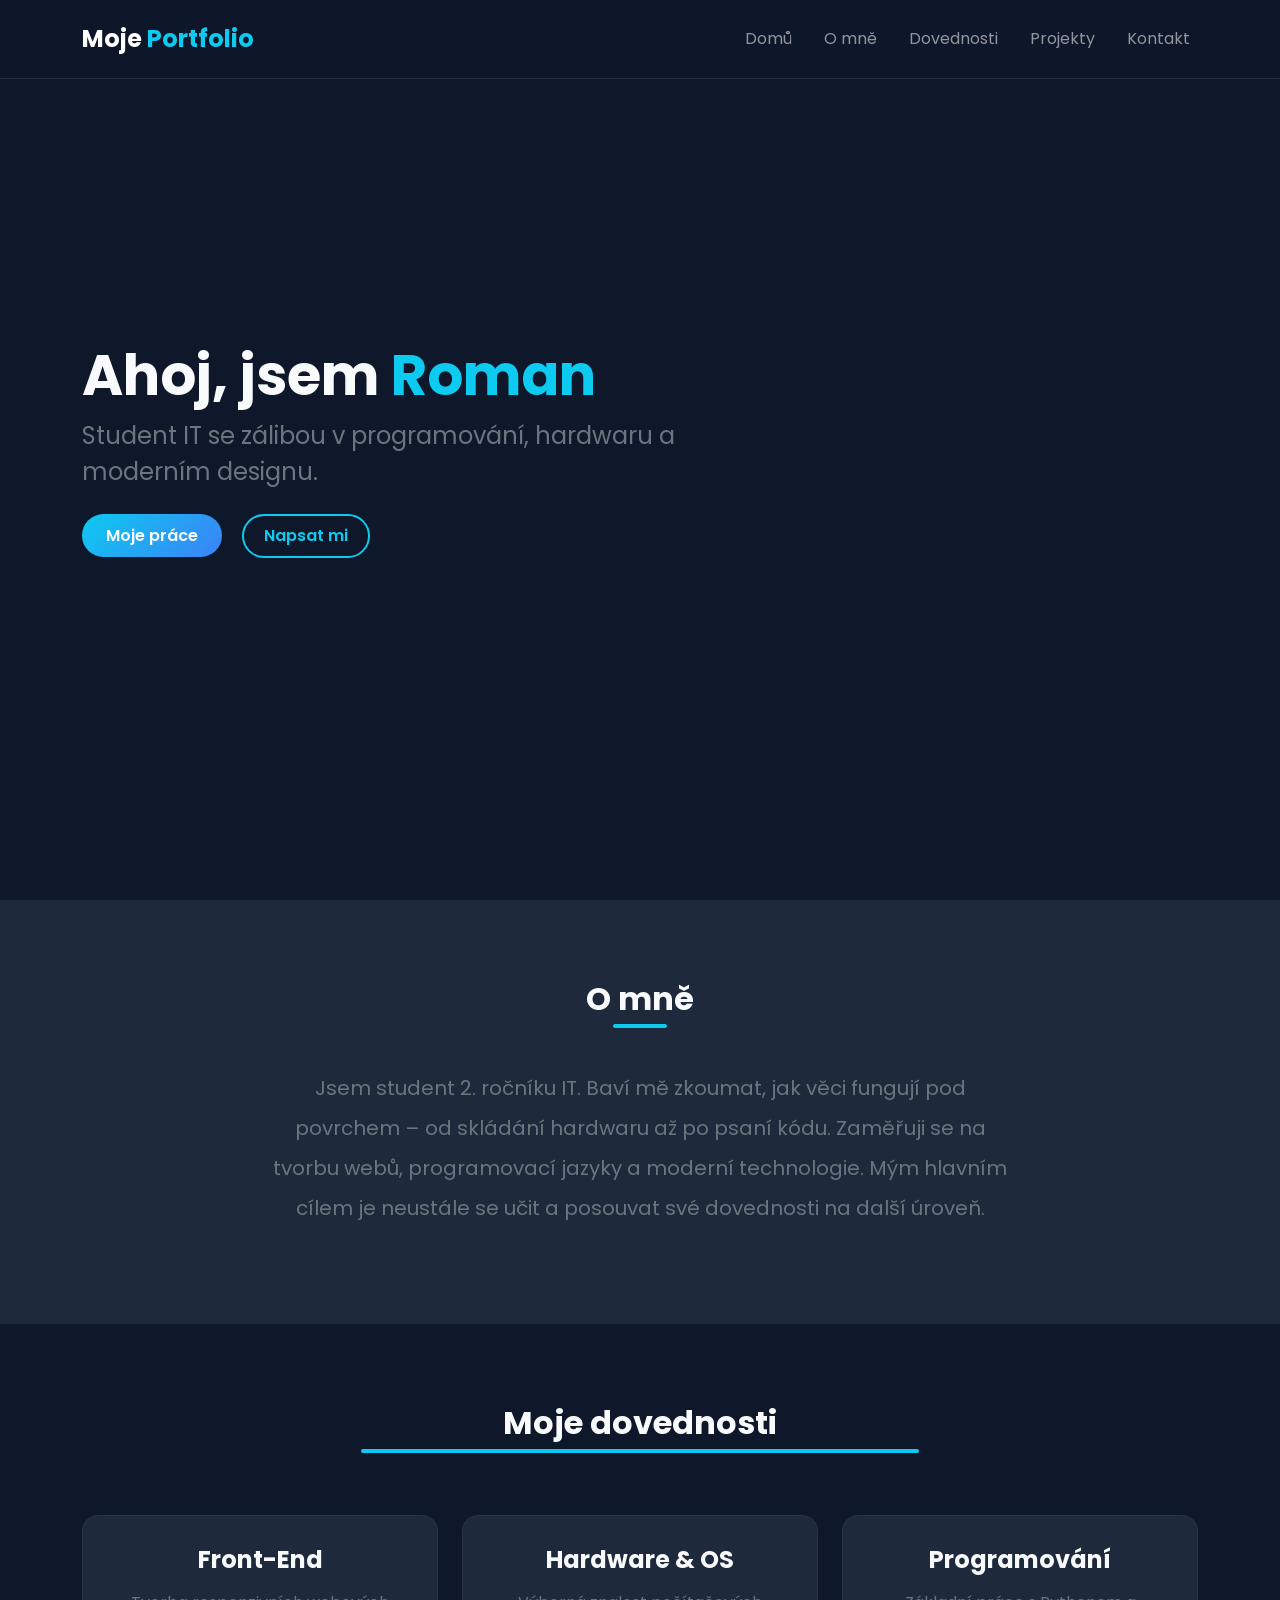
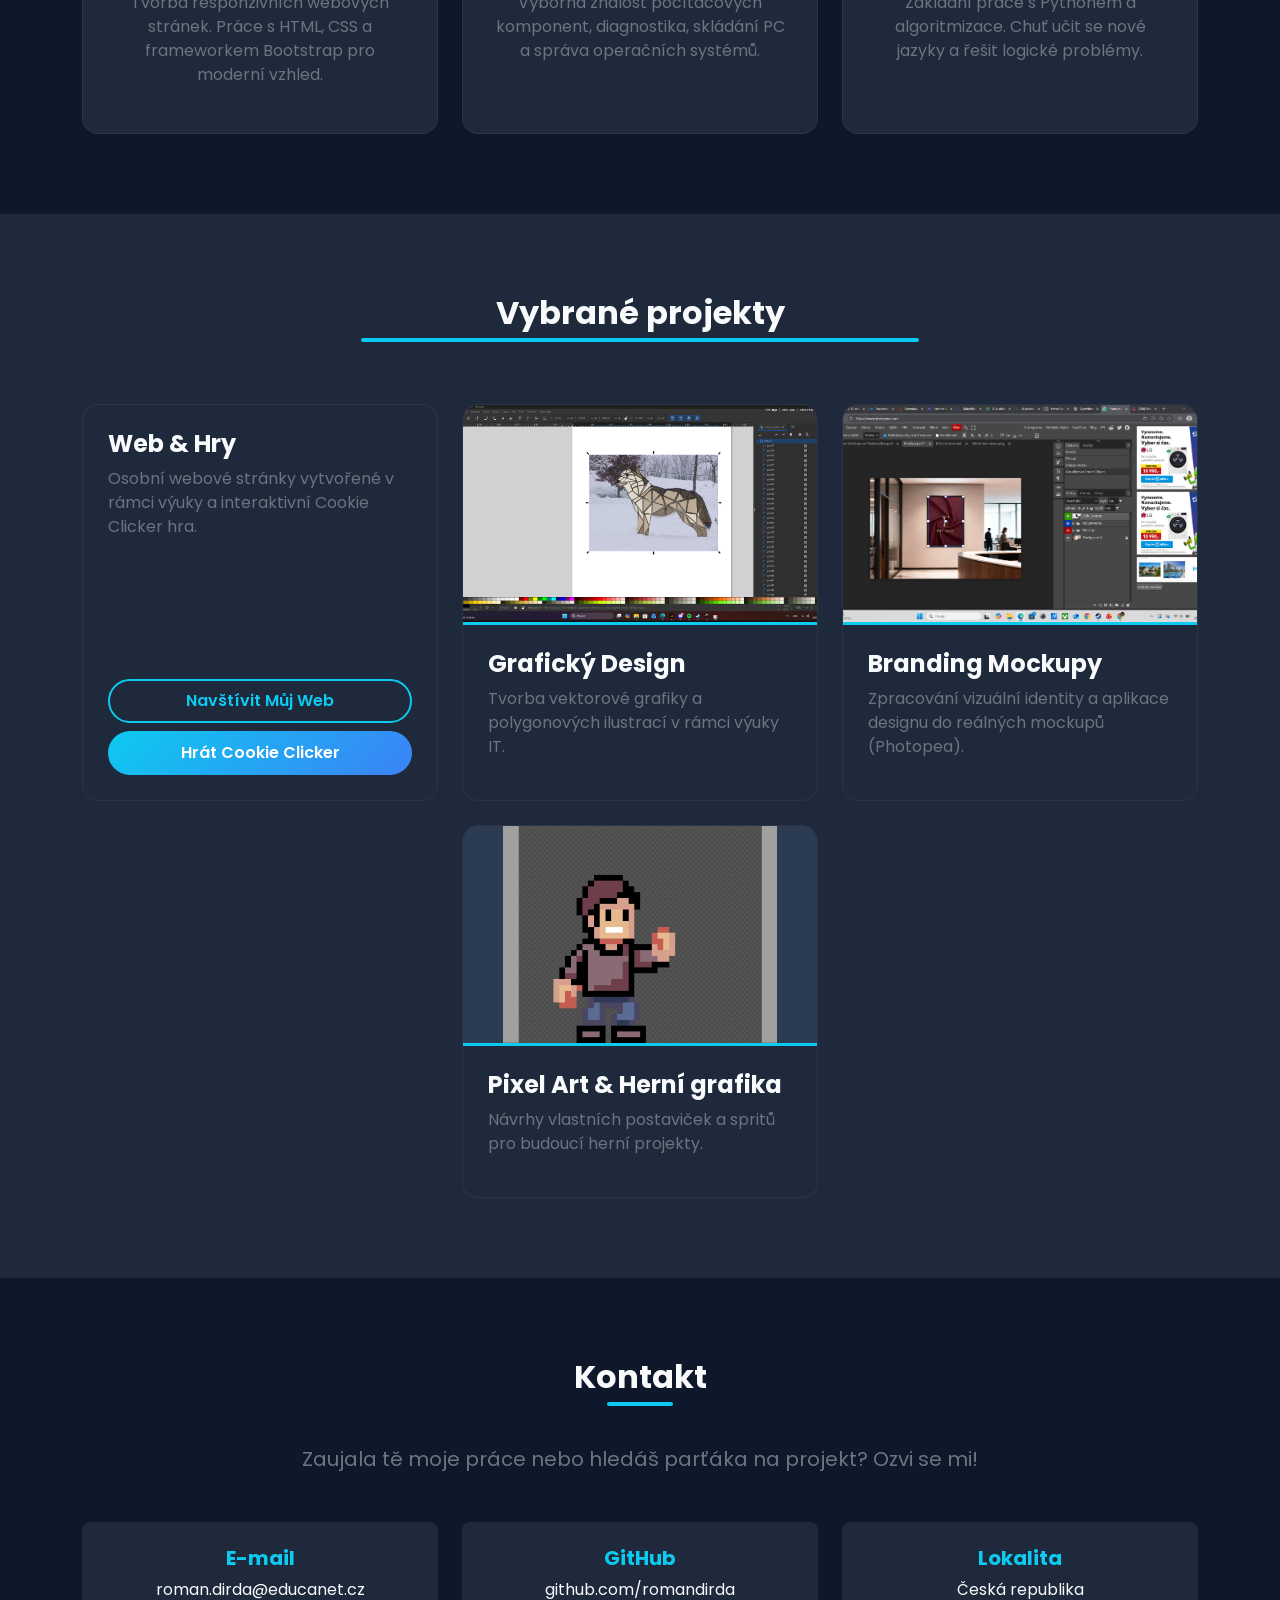
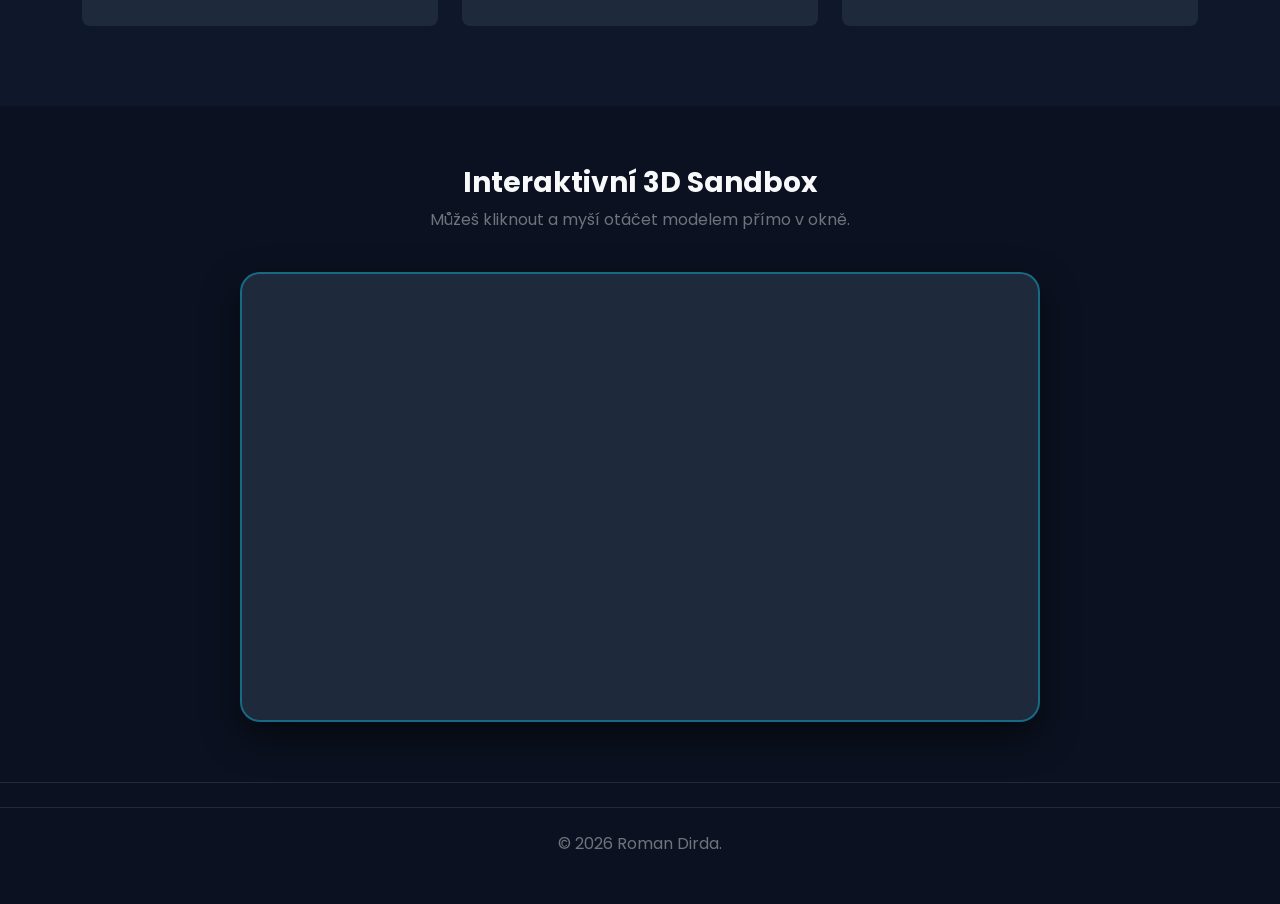
==== commit dc62d7ae: "Refactor index.html structure and styles" ====
--- a/index.html
+++ b/index.html
@@ -318,7 +318,16 @@
             </div>
         </div>
     </div>
-          <div id="container3D"></div>
+         </section> <section style="background-color: #0b1120; padding: 60px 0;">
+    <div class="container text-center">
+        <h3 class="fw-bold text-light">Interaktivní 3D Sandbox</h3>
+        <p class="text-secondary">Můžeš kliknout a myší otáčet modelem přímo v okně.</p>
+        <div id="container3D"></div>
+    </div>
+</section>
+
+<footer class="py-4 text-center">
+
 </section>
 
 <footer class="py-4 text-center">
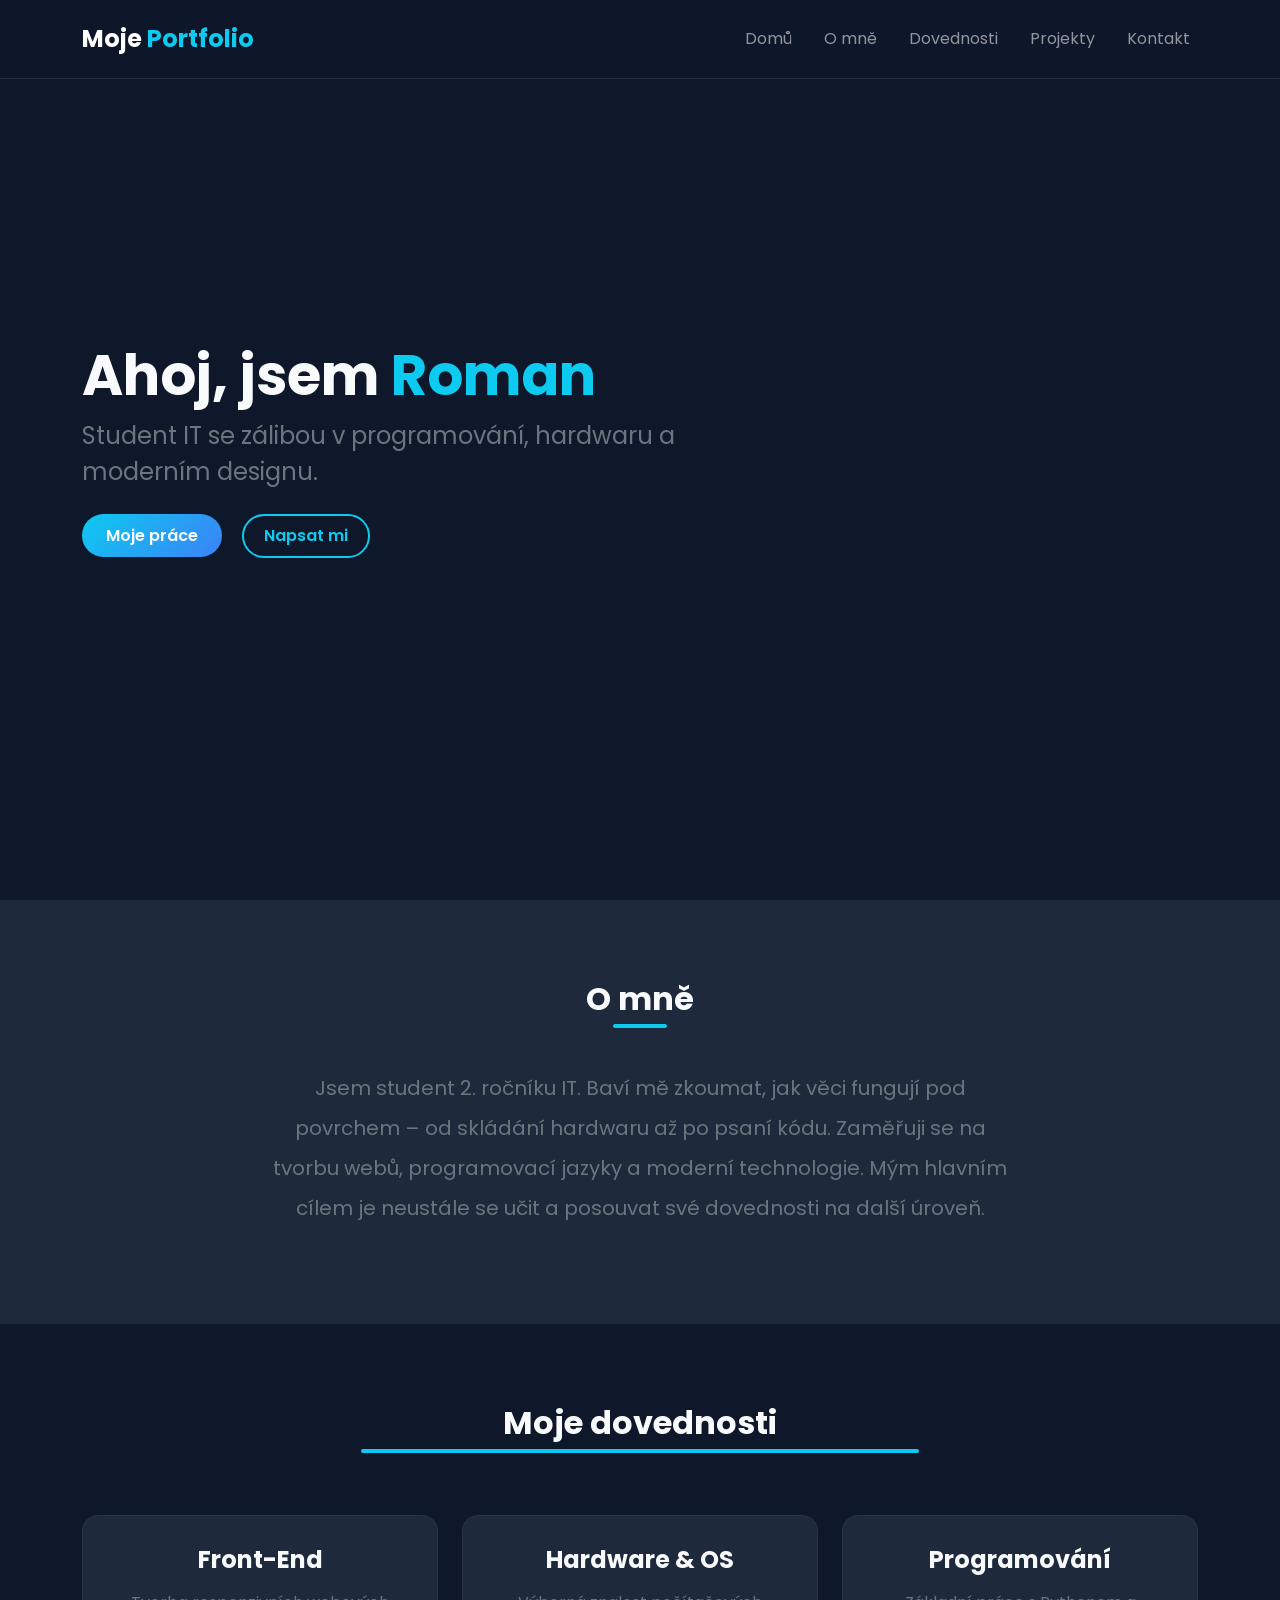
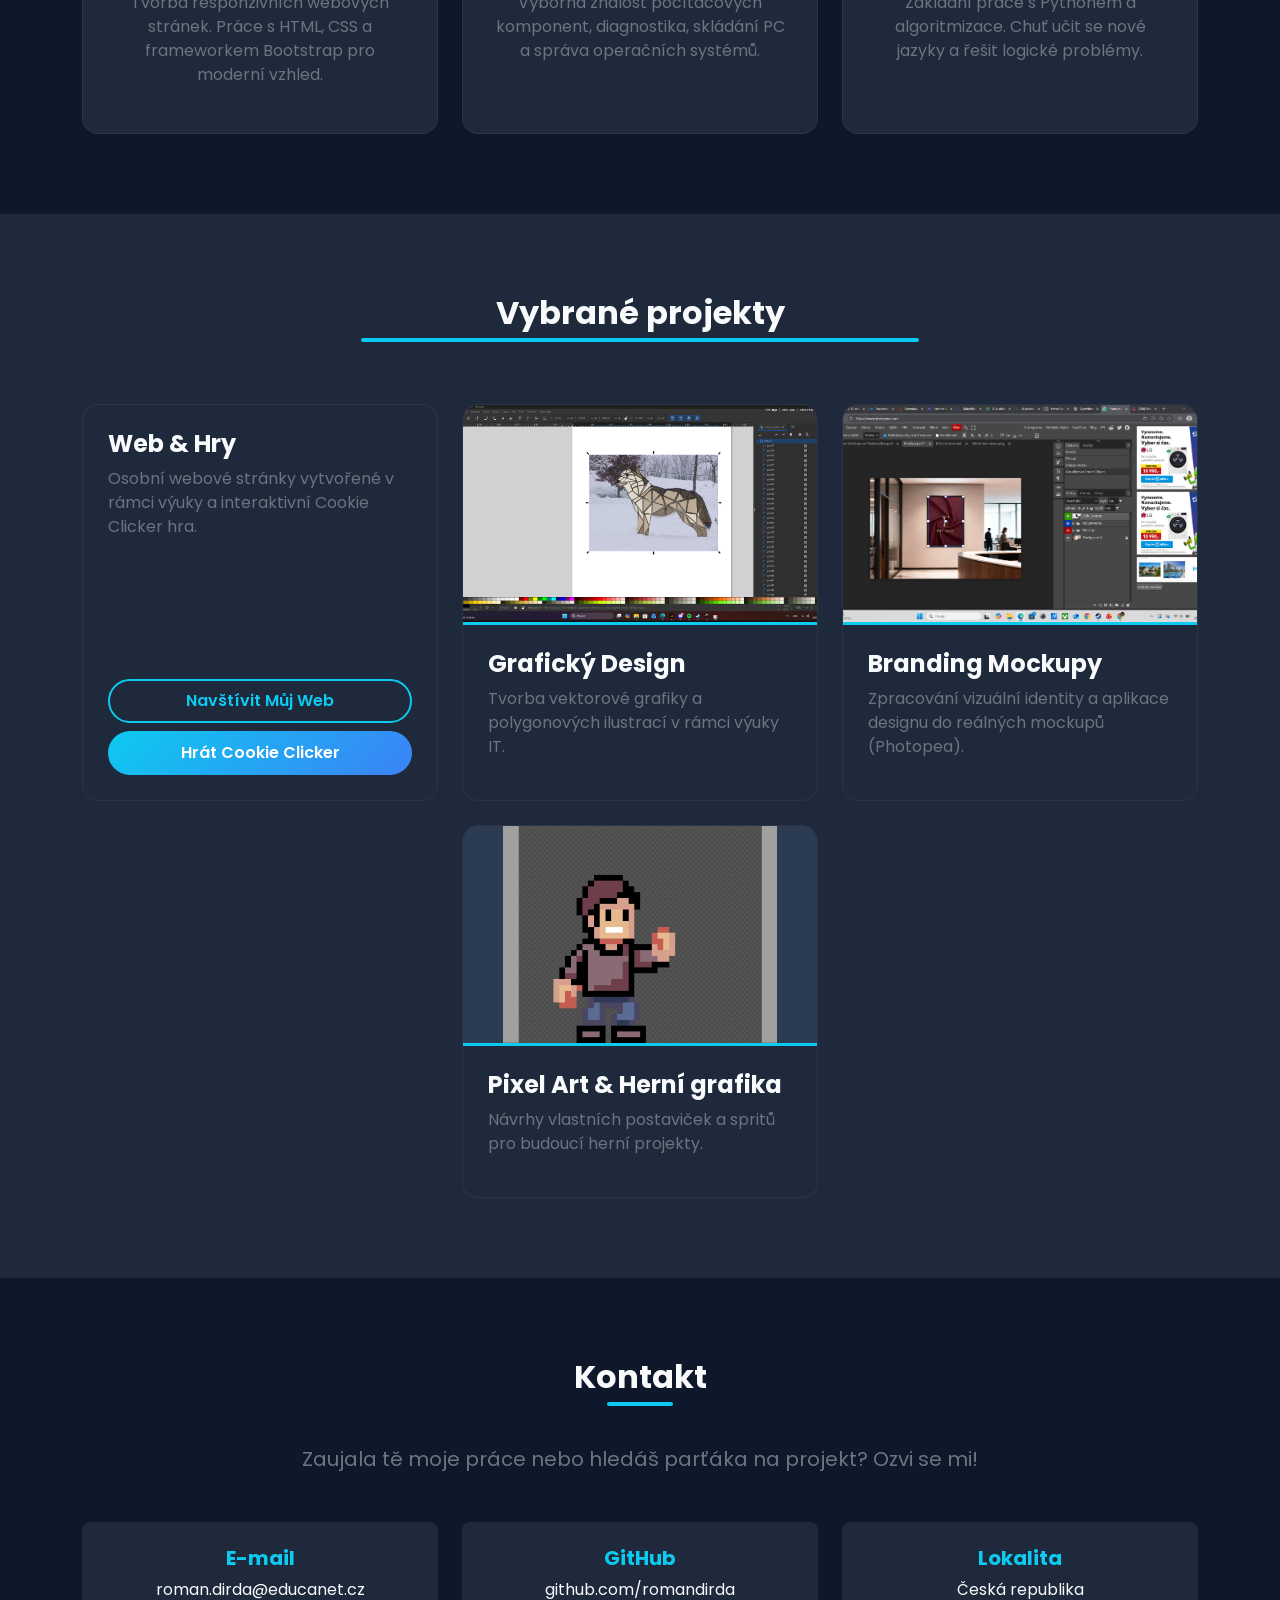
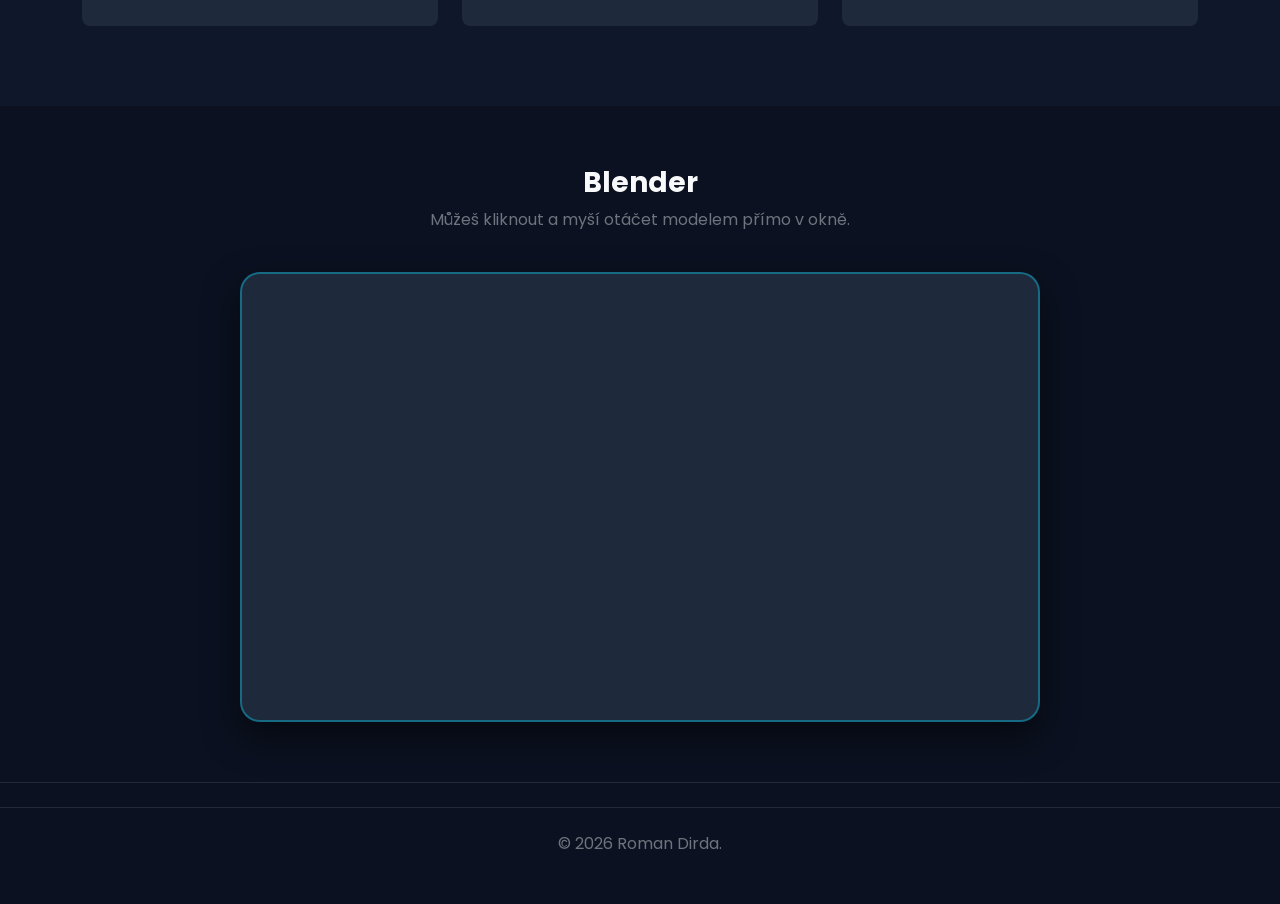
==== commit db87593e: "Fix HTML formatting and structure" ====
--- a/index.html
+++ b/index.html
@@ -320,7 +320,7 @@
     </div>
          </section> <section style="background-color: #0b1120; padding: 60px 0;">
     <div class="container text-center">
-        <h3 class="fw-bold text-light">Interaktivní 3D Sandbox</h3>
+        <h3 class="fw-bold text-light">Blender</h3>
         <p class="text-secondary">Můžeš kliknout a myší otáčet modelem přímo v okně.</p>
         <div id="container3D"></div>
     </div>
